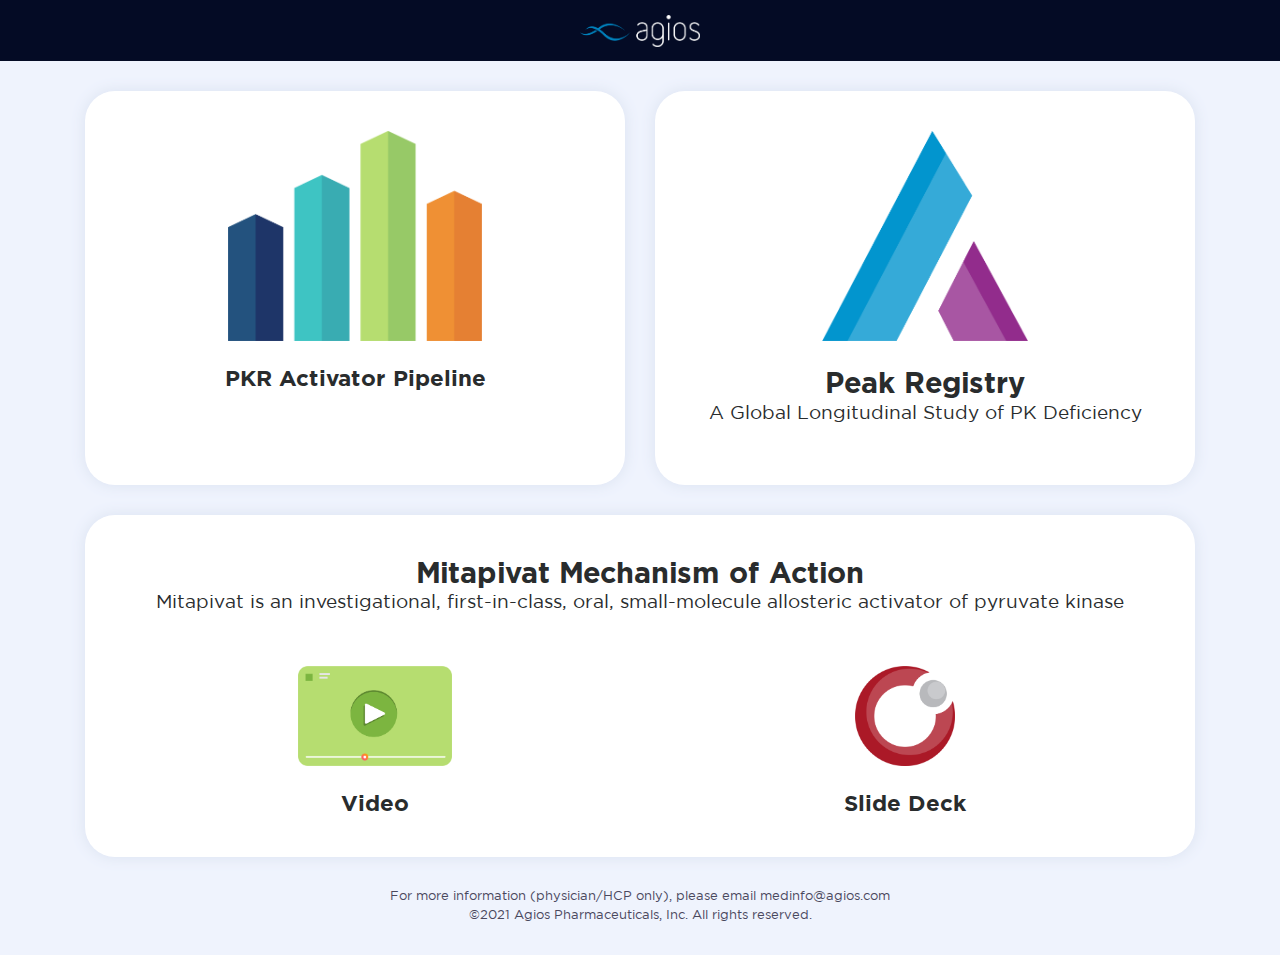
==== index.html @ d348e364 "Add files via upload" ====
<!doctype html>
<html lang="en">
  <head>
    <!-- Required meta tags -->
    <meta charset="utf-8">
    <meta name="viewport" content="width=device-width, initial-scale=1, shrink-to-fit=no">

    <!-- Bootstrap CSS -->
    <link rel="stylesheet" href="css/bootstrap.min.css">
    <link rel="stylesheet" href="css/style.css">

    <title>Agios</title>
  </head>
  <body>
    <nav class="navbar navbar-expand-lg navbar-dark">
      <div class="container">
        <!-- <a class="navbar-brand" href="#"> -->
        <a class="navbar-brand w-100 text-center mr-0" href="#">
          <img src="images/logo.png" />
        </a>

        <!-- <ul class="navbar-nav ml-auto">
            <li class="nav-item active">
              <a class="nav-link" href="#">
                <img src="images/icons/home-icon.png" width="30">
              </a>
            </li>
            <li class="nav-item active">
              <a class="nav-link" href="#">
                <img src="images/icons/pipeline-icon.png" width="30">
              </a>
            </li>
          </ul> -->
      </div>
    </nav>
    <main class="home">
      <div class="container">
        <div class="row">
          <div class="col-md-6">
            <div class="block text-center">
              <img src="images/pkr-activator-pipeline.png" height="210" />
              <h2 class="mt-4 mb-0">PKR Activator Pipeline</h2>
            </div>
          </div>
          <div class="col-md-6">
            <div class="block text-center">
              <img src="images/peak-registry.png" height="210" />
              <h1 class="mt-4 mb-0">Peak Registry</h1>
              <p>A Global Longitudinal Study of PK Deficiency</p>
            </div>
          </div>
          <div class="col-md-12">
            <div class="block text-center">
              <h1 class="mb-0">Mitapivat Mechanism of Action</h1>
              <p class="mb-5">Mitapivat is an investigational, first-in-class, oral,  small-molecule allosteric activator of pyruvate kinase</p>
              <div class="row mt-3">
                <div class="col-6">
                  <img src="images/video.png" height="100" />
                  <h2 class="mt-4 mb-0">Video</h2>
                </div>
                <div class="col-6">
                  <img src="images/slide-deck.png" height="100" />
                  <h2 class="mt-4 mb-0">Slide Deck</h2>
                </div>
              </div>
            </div>
          </div>
        </div>
      </div>
    </main>
    <footer>
      <div class="container">
        <div class="row">
          <div class="col-12 text-center">
            <p>For more information (physician/HCP only),  please email medinfo@agios.com<br/>
            &copy;2021 Agios Pharmaceuticals, Inc. All rights reserved.</p>
          </div>
        </div>
      </div>
    </footer>

    <!-- Optional JavaScript -->
    <!-- jQuery first, then Popper.js, then Bootstrap JS -->
    <!-- <script src="https://code.jquery.com/jquery-3.2.1.slim.min.js" integrity="sha384-KJ3o2DKtIkvYIK3UENzmM7KCkRr/rE9/Qpg6aAZGJwFDMVNA/GpGFF93hXpG5KkN" crossorigin="anonymous"></script>
    <script src="https://cdnjs.cloudflare.com/ajax/libs/popper.js/1.12.9/umd/popper.min.js" integrity="sha384-ApNbgh9B+Y1QKtv3Rn7W3mgPxhU9K/ScQsAP7hUibX39j7fakFPskvXusvfa0b4Q" crossorigin="anonymous"></script> -->
    <script src="js/jquery-3.4.1.min.js"></script>
    <script src="js/bootstrap.min.js"></script>
  </body>
</html>
---- css/style.css ----
/* fonts */
@font-face {
    font-family: 'Gotham';
    src: url('../fonts/Gotham-Bold.woff2') format('woff2'),
        url('../fonts/Gotham-Bold.woff') format('woff');
    font-weight: bold;
    font-style: normal;
    font-display: swap;
}

@font-face {
    font-family: 'Gotham';
    src: url('../fonts/Gotham-BoldItalic.woff2') format('woff2'),
        url('../fonts/Gotham-BoldItalic.woff') format('woff');
    font-weight: bold;
    font-style: italic;
    font-display: swap;
}

@font-face {
    font-family: 'Gotham';
    src: url('../fonts/Gotham-Bold.woff2') format('woff2'),
        url('../fonts/Gotham-Bold.woff') format('woff');
    font-weight: bold;
    font-style: normal;
    font-display: swap;
}

@font-face {
    font-family: 'Gotham';
    src: url('../fonts/Gotham-Black.woff2') format('woff2'),
        url('../fonts/Gotham-Black.woff') format('woff');
    font-weight: 500;
    font-style: normal;
    font-display: swap;
}

@font-face {
    font-family: 'Gotham';
    src: url('../fonts/Gotham-BookItalic.woff2') format('woff2'),
        url('../fonts/Gotham-BookItalic.woff') format('woff');
    font-weight: 500;
    font-style: italic;
    font-display: swap;
}

@font-face {
    font-family: 'Gotham';
    src: url('../fonts/Gotham-Book.woff2') format('woff2'),
        url('../fonts/Gotham-Book.woff') format('woff');
    font-weight: normal;
    font-style: normal;
    font-display: swap;
}

@font-face {
    font-family: 'Gotham';
    src: url('../fonts/Gotham-BookItalic.woff2') format('woff2'),
        url('../fonts/Gotham-BookItalic.woff') format('woff');
    font-weight: normal;
    font-style: italic;
    font-display: swap;
}

@font-face {
    font-family: 'Gotham';
    src: url('../fonts/Gotham-Light.woff2') format('woff2'),
        url('../fonts/Gotham-Light.woff') format('woff');
    font-weight: 300;
    font-style: normal;
    font-display: swap;
}

@font-face {
    font-family: 'Gotham';
    src: url('../fonts/Gotham-Light.woff2') format('woff2'),
        url('../fonts/Gotham-Light.woff') format('woff');
    font-weight: 300;
    font-style: normal;
    font-display: swap;
}

@font-face {
    font-family: 'Gotham';
    src: url('../fonts/Gotham-Medium.woff2') format('woff2'),
        url('../fonts/Gotham-Medium.woff') format('woff');
    font-weight: 500;
    font-style: normal;
    font-display: swap;
}

@font-face {
    font-family: 'Gotham';
    src: url('../fonts/Gotham-LightItalic.woff2') format('woff2'),
        url('../fonts/Gotham-LightItalic.woff') format('woff');
    font-weight: 300;
    font-style: italic;
    font-display: swap;
}

@font-face {
    font-family: 'Gotham';
    src: url('../fonts/Gotham-Medium.woff2') format('woff2'),
        url('../fonts/Gotham-Medium.woff') format('woff');
    font-weight: 500;
    font-style: normal;
    font-display: swap;
}

@font-face {
    font-family: 'Gotham';
    src: url('../fonts/Gotham-Thin.woff2') format('woff2'),
        url('../fonts/Gotham-Thin.woff') format('woff');
    font-weight: 100;
    font-style: normal;
    font-display: swap;
}

@font-face {
    font-family: 'Gotham';
    src: url('../fonts/Gotham-ThinItalic.woff2') format('woff2'),
        url('../fonts/Gotham-ThinItalic.woff') format('woff');
    font-weight: 100;
    font-style: italic;
    font-display: swap;
}

@font-face {
    font-family: 'Gotham';
    src: url('../fonts/Gotham-XLight.woff2') format('woff2'),
        url('../fonts/Gotham-XLight.woff') format('woff');
    font-weight: 300;
    font-style: normal;
    font-display: swap;
}

@font-face {
    font-family: 'Gotham';
    src: url('../fonts/Gotham-UltraItalic.woff2') format('woff2'),
        url('../fonts/Gotham-UltraItalic.woff') format('woff');
    font-weight: 500;
    font-style: italic;
    font-display: swap;
}

@font-face {
    font-family: 'Gotham';
    src: url('../fonts/Gotham-MediumItalic.woff2') format('woff2'),
        url('../fonts/Gotham-MediumItalic.woff') format('woff');
    font-weight: 500;
    font-style: italic;
    font-display: swap;
}

@font-face {
    font-family: 'Gotham';
    src: url('../fonts/Gotham-XLightItalic.woff2') format('woff2'),
        url('../fonts/Gotham-XLightItalic.woff') format('woff');
    font-weight: 300;
    font-style: italic;
    font-display: swap;
}

/* css */
body {
	font-family: 'Gotham';
	background: #eff3fd;
	font-size: 1.2rem;
	color: #292c2d;
}

.container {
    max-width: 1140px;
    width: 100%;
}

h1 {
    font-size: 1.8rem;
    font-weight: 900;
}

h2 {
    font-size: 1.4rem;
    font-weight: 900;
}

.navbar {
	background:	#040b25 !important;
	padding: .6rem 1rem;
}
.navbar ul.navbar-nav {
    -webkit-box-orient: horizontal;
    -webkit-box-direction: normal;
    -ms-flex-direction: row;
    flex-direction: row;
}

.navbar .navbar-nav .nav-link {
    padding-right: .5rem;
    padding-left: .5rem;
}

.navbar .navbar-brand img {
    height: 32px;
}

footer {
	padding-bottom: 30px;
}

footer p {
	font-size: 0.8rem;
    font-weight: 400;
    margin-bottom: 0px;
    color: #4a485d;
}

main > .container {
	padding-top: 30px;
}

.block {
    background: #ffffff;
    padding: 30px;
    border-radius: 30px;
    box-shadow: 0px 0px 15px #dae2f0;
    margin-bottom: 30px;
    width: 100%;
}

.home .block {
    padding: 40px;
}

.home .col-md-6 {
    display: flex;
}


/* Peak Registry */
.peak-registry .container {
	background-image: url(../images/peak-registry-bg.png);
    background-position: top right;
    background-repeat: no-repeat;
    background-size: 32% 100%;
}

.purple-text {
	color: #90278e;
}

.light-blue-text {
    color: #0093ce;
}

main ul li {
	font-size: 1.2rem;
    color: #292c2d;
    font-weight: 400;
}
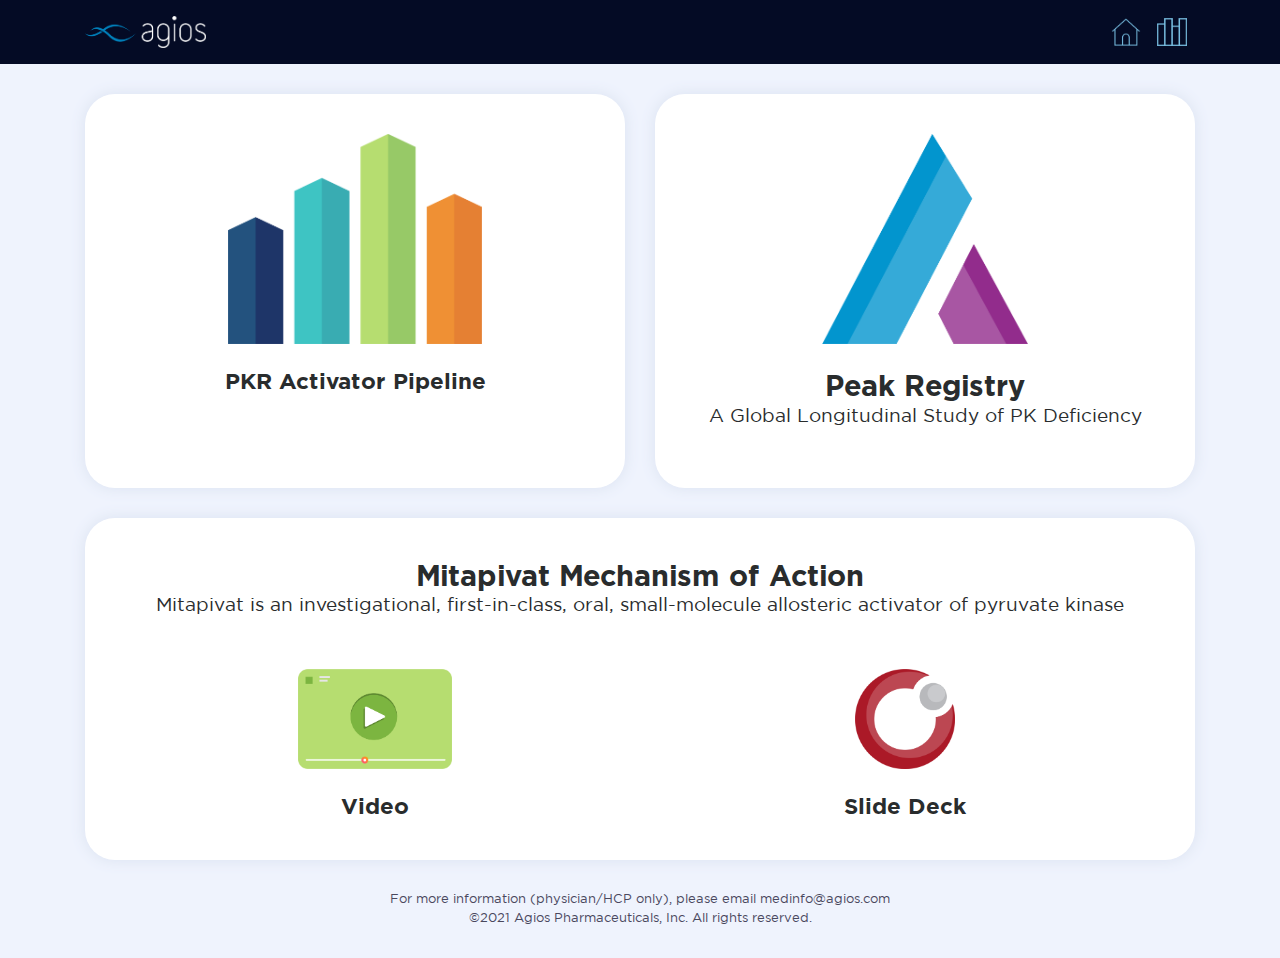
==== commit 4d451c36: "Add files via upload" ====
--- a/index.html
+++ b/index.html
@@ -14,40 +14,39 @@
   <body>
     <nav class="navbar navbar-expand-lg navbar-dark">
       <div class="container">
-        <!-- <a class="navbar-brand" href="#"> -->
-        <a class="navbar-brand w-100 text-center mr-0" href="#">
+        <a class="navbar-brand" href="index.html">
           <img src="images/logo.png" />
         </a>
 
-        <!-- <ul class="navbar-nav ml-auto">
+        <ul class="navbar-nav ml-auto">
             <li class="nav-item active">
-              <a class="nav-link" href="#">
+              <a class="nav-link" href="index.html">
                 <img src="images/icons/home-icon.png" width="30">
               </a>
             </li>
             <li class="nav-item active">
-              <a class="nav-link" href="#">
+              <a class="nav-link" href="pkr-activator-pipeline.html">
                 <img src="images/icons/pipeline-icon.png" width="30">
               </a>
             </li>
-          </ul> -->
+          </ul>
       </div>
     </nav>
     <main class="home">
       <div class="container">
         <div class="row">
           <div class="col-md-6">
-            <div class="block text-center">
+            <a class="block text-center" href="pkr-activator-pipeline.html">
               <img src="images/pkr-activator-pipeline.png" height="210" />
               <h2 class="mt-4 mb-0">PKR Activator Pipeline</h2>
-            </div>
+            </a>
           </div>
           <div class="col-md-6">
-            <div class="block text-center">
+            <a class="block text-center" href="peak-registry.html">
               <img src="images/peak-registry.png" height="210" />
               <h1 class="mt-4 mb-0">Peak Registry</h1>
               <p>A Global Longitudinal Study of PK Deficiency</p>
-            </div>
+            </a>
           </div>
           <div class="col-md-12">
             <div class="block text-center">
--- a/css/style.css
+++ b/css/style.css
@@ -236,6 +236,11 @@
     display: flex;
 }
 
+a.block {
+    color: #292c2d;
+    text-decoration: none;
+}
+
 
 /* Peak Registry */
 .peak-registry .container {
@@ -245,6 +250,12 @@
     background-size: 32% 100%;
 }
 
+.peak-registry .container .row, 
+.peak-registry .container footer {
+    position: relative;
+    z-index: 99;
+}
+
 .purple-text {
 	color: #90278e;
 }
@@ -257,4 +268,302 @@
 	font-size: 1.2rem;
     color: #292c2d;
     font-weight: 400;
+}
+
+/* Pipeline css */
+.table {
+    margin-bottom: 30px;
+    background: #fff;
+    border-radius: 15px;
+}
+
+.table .thead-dark th {
+    color: #fff;
+    background-color: #1d2a49;
+    border-color: #1d2a49;
+    font-size: 0.8rem;
+    vertical-align: middle;
+    font-weight: 400;
+    line-height: 1rem;
+    padding: 0.8rem 0.4rem;
+}
+
+.table .thead-dark th:first-child,
+.table tbody:last-child td:first-child {
+    border-radius: 15px 0 0 0;
+}
+
+.table .thead-dark th:last-child,
+.table tbody:last-child td:last-child {
+    border-radius: 0 15px 0 0;
+}
+
+
+.table tbody tr:first-child td {
+    padding-top: 1.4rem;
+}
+
+.table tbody tr:last-child td {
+    padding-bottom: 1.4rem;
+}
+
+.table .thead-dark th:first-child,
+.table tbody tr td:first-child[rowspan="3"],
+.table tbody tr td:first-child[rowspan="2"],
+.table tbody tr td:first-child[rowspan="1"] {
+    padding-left: 1.4rem;
+}
+
+.table .thead-dark th:last-child,
+.table tbody tr td:last-child {
+    padding-right: 1.4rem;
+}
+
+
+.table tbody+tbody {
+    border-top: 0px;
+}
+
+.table td, .table th {
+    padding: .4rem;
+    border-top: 0;
+}
+
+.table td p {
+    font-size: 0.8rem;
+    font-weight: 500;
+    line-height: 1rem;
+    display: inline-flex;
+}
+
+.table-body-green {
+	background: #ebfff0;	
+}
+
+.table-body-blue {
+	background: #e6f3fc;	
+}
+
+.pipeline-block {
+    display: block;
+    height: 40px;
+    font-size: 0.8rem;
+    font-weight: 500;
+    line-height: 1rem;
+    color: #fff;
+    text-align: center;
+    padding: 10px 0px;
+}
+
+.pipeline-block:hover {
+    color: #fff;
+    text-decoration: none;
+}
+
+.green-light {
+	background: #b8dfcd;
+}
+
+.green-medium {
+	background: #8ccfb0;
+}
+
+.green-dark {
+	background: #52b279;
+}
+
+.blue-light {
+	background: #a8d8ed;
+}
+
+.blue-medium {
+	background: #78bee1;
+}
+
+.blue-dark {
+	background: #45a5d3;
+}
+
+.red-dark {
+    background: #ab1927;
+}
+
+.green-text {
+	color: #00b06d;
+}
+
+.blue-text {
+	color: #126f93;
+}
+
+.red-text {
+    color: #ab1927;
+}
+
+/* pipeline details */
+
+.pipeline-details h1 .activate {
+    height: 24px;
+    vertical-align: top;
+    margin-top: 6px;
+    margin-left: 15px;
+}
+.pl-20 {
+    padding-left: 20px;
+}
+
+.badge {
+    font-size: 0.7rem;
+    font-weight: 500;
+    line-height: 1rem;
+    text-transform: uppercase;
+    padding: 0.3rem 0.8rem;
+    color: #fff;
+}
+
+.pipeline-details .block {
+    border-radius: 15px;
+}
+
+.pipeline-details .block img {
+    width: 100%;
+    margin-bottom: 30px;
+}
+
+.pipeline-details .block p,
+.pipeline-details .block ul li {
+    font-size: 0.9rem;
+    font-weight: 500;
+    line-height: 1.2rem;
+}
+
+.pipeline-details .block p strong {
+    font-weight: 900;
+    font-size: 1rem;
+}
+
+.pipeline-details .side-block-container {
+    padding: 0px;
+}
+
+.pipeline-details .block .side-block {
+    display: block;
+    padding: 30px;
+}
+
+.pipeline-details .block .side-block-gray {
+    background: #f4f4f4;
+}
+
+.pipeline-details .block .side-block:last-child {
+    border-radius: 0px 0px 15px 15px;
+}
+
+/* responsive */
+@media (max-width: 1199px) {
+
+body, main ul li {
+    font-size: 1.1rem;
+    line-height: 1.3;
+}
+
+}
+
+@media (max-width: 991px) {
+
+.peak-registry .container{
+    background-image: none;
+}
+
+}
+
+@media (max-width: 767px) {
+
+h1 {
+    font-size: 1.5rem;
+}
+
+.h4, h4 {
+    font-size: 1.2rem;
+}
+
+.pipeline-details h1 .activate {
+    margin-top: 20px;
+    margin-left: 0;
+    display: block;
+}
+
+footer .text-right {
+    text-align: left!important;
+}
+
+.table .thead-dark th:first-child, 
+.table tbody tr td:first-child[rowspan="3"], 
+.table tbody tr td:first-child[rowspan="2"], 
+.table tbody tr td:first-child[rowspan="1"] {
+    display: none;
+}
+
+.table .thead-dark th {
+    border-color: #eff3fd;
+}
+
+.table .thead-dark th:nth-child(2),
+.table tbody tr td.green-text,
+.table tbody tr td.blue-text {
+    background: #eff3fd;
+    border-color: #eff3fd;
+    width: 170px;
+    position: sticky;
+    left: 0;
+    z-index: 2;
+}
+
+.table .thead-dark th:nth-child(3) {
+    border-radius: 15px 0 0 0;
+}
+
+.table {
+    width: 900px;
+    margin-bottom: 0px;
+}
+
+.ml-200 {
+    margin-left: 170px;
+}
+
+.mobile-table {
+    margin-bottom: 30px;
+}
+
+.pointer-button {
+    display: inline-block;
+    text-indent: -999px;
+    cursor: pointer;
+    border: 1px solid #eff3fd;
+    border-radius: 10px;
+    width: 12px;
+    height: 14px;
+    margin: 0;
+    background-color: #b6b6b6;
+}
+
+.pointer-button:hover, .pointer-button:focus {
+    outline: none;
+}
+
+.table-responsive::-webkit-scrollbar {
+    width: 0px;
+    height: 0px;
+    background: transparent; /* make scrollbar transparent */
+}
+
+}
+
+@media (max-width: 580px) {
+
+}
+
+@media (max-width: 480px) {
+
 }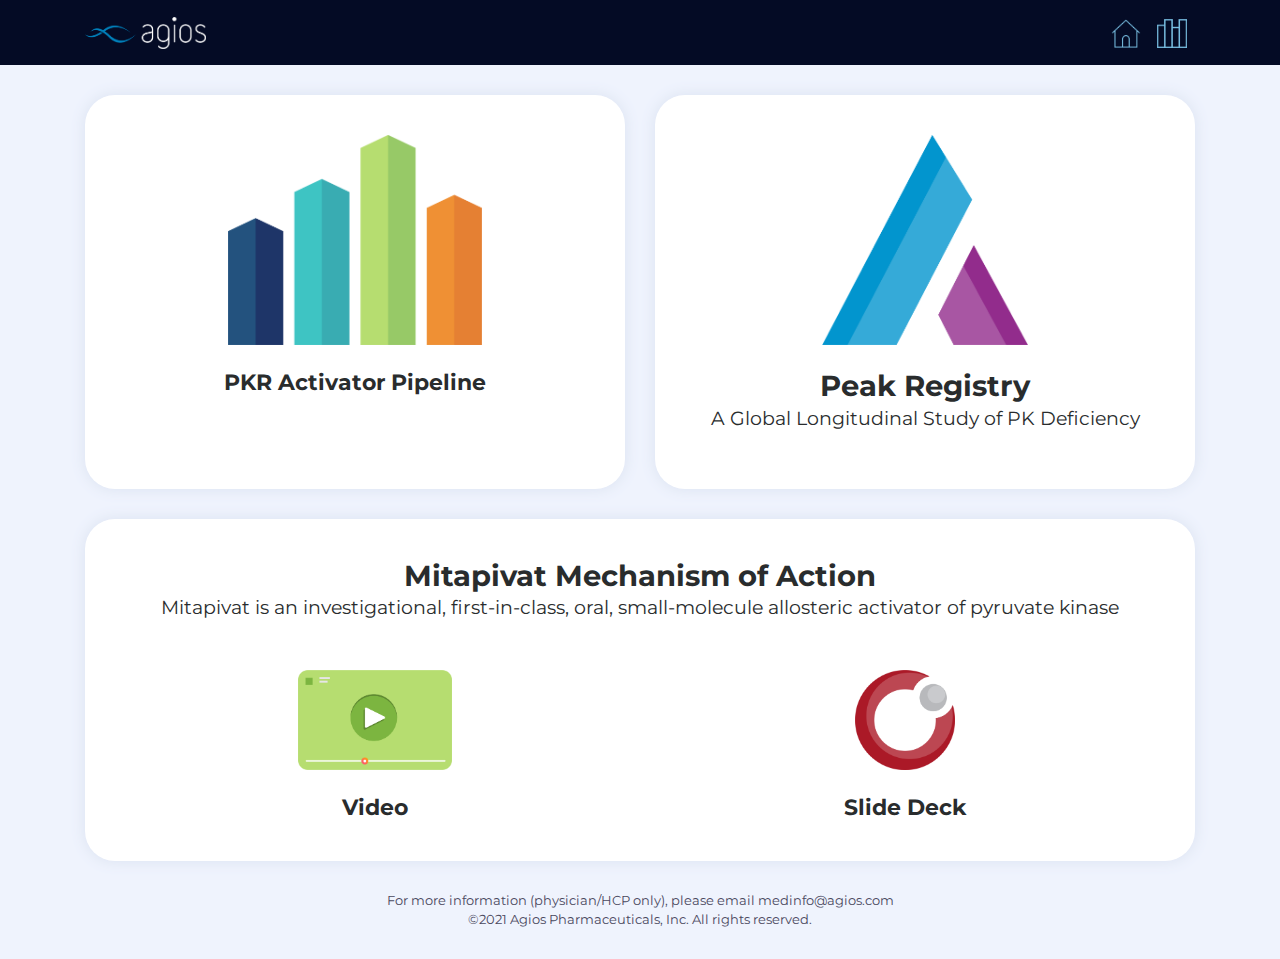
==== commit e0d59745: "Add files via upload" ====
--- a/index.html
+++ b/index.html
@@ -6,6 +6,9 @@
     <meta name="viewport" content="width=device-width, initial-scale=1, shrink-to-fit=no">
 
     <!-- Bootstrap CSS -->
+    <link rel="preconnect" href="https://fonts.gstatic.com">
+    <link href="https://fonts.googleapis.com/css2?family=Montserrat:wght@100;200;300;400;500;600;700;800;900&display=swap" rel="stylesheet">
+
     <link rel="stylesheet" href="css/bootstrap.min.css">
     <link rel="stylesheet" href="css/style.css">
 
@@ -37,13 +40,13 @@
         <div class="row">
           <div class="col-md-6">
             <a class="block text-center" href="pkr-activator-pipeline.html">
-              <img src="images/pkr-activator-pipeline.png" height="210" />
+              <img src="images/pkr-activator-pipeline.png" class="big-img" height="210" />
               <h2 class="mt-4 mb-0">PKR Activator Pipeline</h2>
             </a>
           </div>
           <div class="col-md-6">
             <a class="block text-center" href="peak-registry.html">
-              <img src="images/peak-registry.png" height="210" />
+              <img src="images/peak-registry.png" class="big-img" height="210" />
               <h1 class="mt-4 mb-0">Peak Registry</h1>
               <p>A Global Longitudinal Study of PK Deficiency</p>
             </a>
@@ -54,11 +57,11 @@
               <p class="mb-5">Mitapivat is an investigational, first-in-class, oral,  small-molecule allosteric activator of pyruvate kinase</p>
               <div class="row mt-3">
                 <div class="col-6">
-                  <img src="images/video.png" height="100" />
+                  <img src="images/video.png" class="small-img" height="100" />
                   <h2 class="mt-4 mb-0">Video</h2>
                 </div>
                 <div class="col-6">
-                  <img src="images/slide-deck.png" height="100" />
+                  <img src="images/slide-deck.png" class="small-img" height="100" />
                   <h2 class="mt-4 mb-0">Slide Deck</h2>
                 </div>
               </div>
--- a/css/style.css
+++ b/css/style.css
@@ -1,8 +1,167 @@
 /* fonts */
 @font-face {
     font-family: 'Gotham';
-    src: url('../fonts/Gotham-Bold.woff2') format('woff2'),
-        url('../fonts/Gotham-Bold.woff') format('woff');
+    src: url('../fonts/Gotham-Light.eot');
+    src: url('../fonts/Gotham-Light.eot?#iefix') format('embedded-opentype'),
+        url('../fonts/Gotham-Light.woff2') format('woff2'),
+        url('../fonts/Gotham-Light.woff') format('woff'),
+        url('../fonts/Gotham-Light.ttf') format('truetype');
+    font-weight: 300;
+    font-style: normal;
+    font-display: swap;
+}
+
+@font-face {
+    font-family: 'Gotham';
+    src: url('../fonts/Gotham-BookItalic.eot');
+    src: url('../fonts/Gotham-BookItalic.eot?#iefix') format('embedded-opentype'),
+        url('../fonts/Gotham-BookItalic.woff2') format('woff2'),
+        url('../fonts/Gotham-BookItalic.woff') format('woff'),
+        url('../fonts/Gotham-BookItalic.ttf') format('truetype');
+    font-weight: normal;
+    font-style: italic;
+    font-display: swap;
+}
+
+@font-face {
+    font-family: 'Gotham';
+    src: url('../fonts/Gotham-BookItalic_1.eot');
+    src: url('../fonts/Gotham-BookItalic_1.eot?#iefix') format('embedded-opentype'),
+        url('../fonts/Gotham-BookItalic_1.woff2') format('woff2'),
+        url('../fonts/Gotham-BookItalic_1.woff') format('woff'),
+        url('../fonts/Gotham-BookItalic_1.ttf') format('truetype');
+    font-weight: 500;
+    font-style: italic;
+    font-display: swap;
+}
+
+@font-face {
+    font-family: 'Gotham';
+    src: url('../fonts/Gotham-Light_1.eot');
+    src: url('../fonts/Gotham-Light_1.eot?#iefix') format('embedded-opentype'),
+        url('../fonts/Gotham-Light_1.woff2') format('woff2'),
+        url('../fonts/Gotham-Light_1.woff') format('woff'),
+        url('../fonts/Gotham-Light_1.ttf') format('truetype');
+    font-weight: 300;
+    font-style: normal;
+    font-display: swap;
+}
+
+@font-face {
+    font-family: 'Gotham';
+    src: url('../fonts/Gotham-LightItalic.eot');
+    src: url('../fonts/Gotham-LightItalic.eot?#iefix') format('embedded-opentype'),
+        url('../fonts/Gotham-LightItalic.woff2') format('woff2'),
+        url('../fonts/Gotham-LightItalic.woff') format('woff'),
+        url('../fonts/Gotham-LightItalic.ttf') format('truetype');
+    font-weight: 300;
+    font-style: italic;
+    font-display: swap;
+}
+
+@font-face {
+    font-family: 'Gotham';
+    src: url('../fonts/Gotham-Thin.eot');
+    src: url('../fonts/Gotham-Thin.eot?#iefix') format('embedded-opentype'),
+        url('../fonts/Gotham-Thin.woff2') format('woff2'),
+        url('../fonts/Gotham-Thin.woff') format('woff'),
+        url('../fonts/Gotham-Thin.ttf') format('truetype');
+    font-weight: 100;
+    font-style: normal;
+    font-display: swap;
+}
+
+@font-face {
+    font-family: 'Gotham';
+    src: url('../fonts/Gotham-MediumItalic.eot');
+    src: url('../fonts/Gotham-MediumItalic.eot?#iefix') format('embedded-opentype'),
+        url('../fonts/Gotham-MediumItalic.woff2') format('woff2'),
+        url('../fonts/Gotham-MediumItalic.woff') format('woff'),
+        url('../fonts/Gotham-MediumItalic.ttf') format('truetype');
+    font-weight: 500;
+    font-style: italic;
+    font-display: swap;
+}
+
+@font-face {
+    font-family: 'Gotham';
+    src: url('../fonts/Gotham-UltraItalic.eot');
+    src: url('../fonts/Gotham-UltraItalic.eot?#iefix') format('embedded-opentype'),
+        url('../fonts/Gotham-UltraItalic.woff2') format('woff2'),
+        url('../fonts/Gotham-UltraItalic.woff') format('woff'),
+        url('../fonts/Gotham-UltraItalic.ttf') format('truetype');
+    font-weight: 500;
+    font-style: italic;
+    font-display: swap;
+}
+
+@font-face {
+    font-family: 'Gotham';
+    src: url('../fonts/Gotham-XLightItalic.eot');
+    src: url('../fonts/Gotham-XLightItalic.eot?#iefix') format('embedded-opentype'),
+        url('../fonts/Gotham-XLightItalic.woff2') format('woff2'),
+        url('../fonts/Gotham-XLightItalic.woff') format('woff'),
+        url('../fonts/Gotham-XLightItalic.ttf') format('truetype');
+    font-weight: 300;
+    font-style: italic;
+    font-display: swap;
+}
+
+@font-face {
+    font-family: 'Gotham';
+    src: url('../fonts/Gotham-Medium.eot');
+    src: url('../fonts/Gotham-Medium.eot?#iefix') format('embedded-opentype'),
+        url('../fonts/Gotham-Medium.woff2') format('woff2'),
+        url('../fonts/Gotham-Medium.woff') format('woff'),
+        url('../fonts/Gotham-Medium.ttf') format('truetype');
+    font-weight: 500;
+    font-style: normal;
+    font-display: swap;
+}
+
+@font-face {
+    font-family: 'Gotham';
+    src: url('../fonts/Gotham-ThinItalic.eot');
+    src: url('../fonts/Gotham-ThinItalic.eot?#iefix') format('embedded-opentype'),
+        url('../fonts/Gotham-ThinItalic.woff2') format('woff2'),
+        url('../fonts/Gotham-ThinItalic.woff') format('woff'),
+        url('../fonts/Gotham-ThinItalic.ttf') format('truetype');
+    font-weight: 100;
+    font-style: italic;
+    font-display: swap;
+}
+
+@font-face {
+    font-family: 'Gotham';
+    src: url('../fonts/Gotham-Medium_1.eot');
+    src: url('../fonts/Gotham-Medium_1.eot?#iefix') format('embedded-opentype'),
+        url('../fonts/Gotham-Medium_1.woff2') format('woff2'),
+        url('../fonts/Gotham-Medium_1.woff') format('woff'),
+        url('../fonts/Gotham-Medium_1.ttf') format('truetype');
+    font-weight: 500;
+    font-style: normal;
+    font-display: swap;
+}
+
+@font-face {
+    font-family: 'Gotham';
+    src: url('../fonts/Gotham-XLight.eot');
+    src: url('../fonts/Gotham-XLight.eot?#iefix') format('embedded-opentype'),
+        url('../fonts/Gotham-XLight.woff2') format('woff2'),
+        url('../fonts/Gotham-XLight.woff') format('woff'),
+        url('../fonts/Gotham-XLight.ttf') format('truetype');
+    font-weight: 300;
+    font-style: normal;
+    font-display: swap;
+}
+
+@font-face {
+    font-family: 'Gotham';
+    src: url('../fonts/Gotham-Bold.eot');
+    src: url('../fonts/Gotham-Bold.eot?#iefix') format('embedded-opentype'),
+        url('../fonts/Gotham-Bold.woff2') format('woff2'),
+        url('../fonts/Gotham-Bold.woff') format('woff'),
+        url('../fonts/Gotham-Bold.ttf') format('truetype');
     font-weight: bold;
     font-style: normal;
     font-display: swap;
@@ -10,26 +169,35 @@
 
 @font-face {
     font-family: 'Gotham';
-    src: url('../fonts/Gotham-BoldItalic.woff2') format('woff2'),
-        url('../fonts/Gotham-BoldItalic.woff') format('woff');
+    src: url('../fonts/Gotham-Bold_1.eot');
+    src: url('../fonts/Gotham-Bold_1.eot?#iefix') format('embedded-opentype'),
+        url('../fonts/Gotham-Bold_1.woff2') format('woff2'),
+        url('../fonts/Gotham-Bold_1.woff') format('woff'),
+        url('../fonts/Gotham-Bold_1.ttf') format('truetype');
     font-weight: bold;
-    font-style: italic;
-    font-display: swap;
-}
-
-@font-face {
-    font-family: 'Gotham';
-    src: url('../fonts/Gotham-Bold.woff2') format('woff2'),
-        url('../fonts/Gotham-Bold.woff') format('woff');
+    font-style: normal;
+    font-display: swap;
+}
+
+@font-face {
+    font-family: 'Gotham';
+    src: url('../fonts/Gotham-BoldItalic.eot');
+    src: url('../fonts/Gotham-BoldItalic.eot?#iefix') format('embedded-opentype'),
+        url('../fonts/Gotham-BoldItalic.woff2') format('woff2'),
+        url('../fonts/Gotham-BoldItalic.woff') format('woff'),
+        url('../fonts/Gotham-BoldItalic.ttf') format('truetype');
     font-weight: bold;
-    font-style: normal;
-    font-display: swap;
-}
-
-@font-face {
-    font-family: 'Gotham';
-    src: url('../fonts/Gotham-Black.woff2') format('woff2'),
-        url('../fonts/Gotham-Black.woff') format('woff');
+    font-style: italic;
+    font-display: swap;
+}
+
+@font-face {
+    font-family: 'Gotham';
+    src: url('../fonts/Gotham-Black.eot');
+    src: url('../fonts/Gotham-Black.eot?#iefix') format('embedded-opentype'),
+        url('../fonts/Gotham-Black.woff2') format('woff2'),
+        url('../fonts/Gotham-Black.woff') format('woff'),
+        url('../fonts/Gotham-Black.ttf') format('truetype');
     font-weight: 500;
     font-style: normal;
     font-display: swap;
@@ -37,136 +205,26 @@
 
 @font-face {
     font-family: 'Gotham';
-    src: url('../fonts/Gotham-BookItalic.woff2') format('woff2'),
-        url('../fonts/Gotham-BookItalic.woff') format('woff');
-    font-weight: 500;
-    font-style: italic;
-    font-display: swap;
-}
-
-@font-face {
-    font-family: 'Gotham';
-    src: url('../fonts/Gotham-Book.woff2') format('woff2'),
-        url('../fonts/Gotham-Book.woff') format('woff');
+    src: url('../fonts/Gotham-Book.eot');
+    src: url('../fonts/Gotham-Book.eot?#iefix') format('embedded-opentype'),
+        url('../fonts/Gotham-Book.woff2') format('woff2'),
+        url('../fonts/Gotham-Book.woff') format('woff'),
+        url('../fonts/Gotham-Book.ttf') format('truetype');
     font-weight: normal;
     font-style: normal;
     font-display: swap;
 }
 
-@font-face {
-    font-family: 'Gotham';
-    src: url('../fonts/Gotham-BookItalic.woff2') format('woff2'),
-        url('../fonts/Gotham-BookItalic.woff') format('woff');
-    font-weight: normal;
-    font-style: italic;
-    font-display: swap;
-}
-
-@font-face {
-    font-family: 'Gotham';
-    src: url('../fonts/Gotham-Light.woff2') format('woff2'),
-        url('../fonts/Gotham-Light.woff') format('woff');
-    font-weight: 300;
-    font-style: normal;
-    font-display: swap;
-}
-
-@font-face {
-    font-family: 'Gotham';
-    src: url('../fonts/Gotham-Light.woff2') format('woff2'),
-        url('../fonts/Gotham-Light.woff') format('woff');
-    font-weight: 300;
-    font-style: normal;
-    font-display: swap;
-}
-
-@font-face {
-    font-family: 'Gotham';
-    src: url('../fonts/Gotham-Medium.woff2') format('woff2'),
-        url('../fonts/Gotham-Medium.woff') format('woff');
-    font-weight: 500;
-    font-style: normal;
-    font-display: swap;
-}
-
-@font-face {
-    font-family: 'Gotham';
-    src: url('../fonts/Gotham-LightItalic.woff2') format('woff2'),
-        url('../fonts/Gotham-LightItalic.woff') format('woff');
-    font-weight: 300;
-    font-style: italic;
-    font-display: swap;
-}
-
-@font-face {
-    font-family: 'Gotham';
-    src: url('../fonts/Gotham-Medium.woff2') format('woff2'),
-        url('../fonts/Gotham-Medium.woff') format('woff');
-    font-weight: 500;
-    font-style: normal;
-    font-display: swap;
-}
-
-@font-face {
-    font-family: 'Gotham';
-    src: url('../fonts/Gotham-Thin.woff2') format('woff2'),
-        url('../fonts/Gotham-Thin.woff') format('woff');
-    font-weight: 100;
-    font-style: normal;
-    font-display: swap;
-}
-
-@font-face {
-    font-family: 'Gotham';
-    src: url('../fonts/Gotham-ThinItalic.woff2') format('woff2'),
-        url('../fonts/Gotham-ThinItalic.woff') format('woff');
-    font-weight: 100;
-    font-style: italic;
-    font-display: swap;
-}
-
-@font-face {
-    font-family: 'Gotham';
-    src: url('../fonts/Gotham-XLight.woff2') format('woff2'),
-        url('../fonts/Gotham-XLight.woff') format('woff');
-    font-weight: 300;
-    font-style: normal;
-    font-display: swap;
-}
-
-@font-face {
-    font-family: 'Gotham';
-    src: url('../fonts/Gotham-UltraItalic.woff2') format('woff2'),
-        url('../fonts/Gotham-UltraItalic.woff') format('woff');
-    font-weight: 500;
-    font-style: italic;
-    font-display: swap;
-}
-
-@font-face {
-    font-family: 'Gotham';
-    src: url('../fonts/Gotham-MediumItalic.woff2') format('woff2'),
-        url('../fonts/Gotham-MediumItalic.woff') format('woff');
-    font-weight: 500;
-    font-style: italic;
-    font-display: swap;
-}
-
-@font-face {
-    font-family: 'Gotham';
-    src: url('../fonts/Gotham-XLightItalic.woff2') format('woff2'),
-        url('../fonts/Gotham-XLightItalic.woff') format('woff');
-    font-weight: 300;
-    font-style: italic;
-    font-display: swap;
-}
+
 
 /* css */
 body {
-	font-family: 'Gotham';
+	/*font-family: 'Gotham';*/
+    font-family: 'Montserrat', sans-serif;
 	background: #eff3fd;
 	font-size: 1.2rem;
 	color: #292c2d;
+    font-weight: 400;
 }
 
 .container {
@@ -176,12 +234,12 @@
 
 h1 {
     font-size: 1.8rem;
-    font-weight: 900;
+    font-weight: 700;
 }
 
 h2 {
     font-size: 1.4rem;
-    font-weight: 900;
+    font-weight: 700;
 }
 
 .navbar {
@@ -331,7 +389,7 @@
 
 .table td p {
     font-size: 0.8rem;
-    font-weight: 500;
+    font-weight: 600;
     line-height: 1rem;
     display: inline-flex;
 }
@@ -348,7 +406,7 @@
     display: block;
     height: 40px;
     font-size: 0.8rem;
-    font-weight: 500;
+    font-weight: 600;
     line-height: 1rem;
     color: #fff;
     text-align: center;
@@ -414,7 +472,7 @@
 
 .badge {
     font-size: 0.7rem;
-    font-weight: 500;
+    font-weight: 700;
     line-height: 1rem;
     text-transform: uppercase;
     padding: 0.3rem 0.8rem;
@@ -438,7 +496,7 @@
 }
 
 .pipeline-details .block p strong {
-    font-weight: 900;
+    font-weight: 700;
     font-size: 1rem;
 }
 
@@ -473,24 +531,24 @@
 
 .peak-registry .container{
     background-image: none;
-}
-
-}
-
-@media (max-width: 767px) {
-
-h1 {
-    font-size: 1.5rem;
-}
-
-.h4, h4 {
-    font-size: 1.2rem;
 }
 
 .pipeline-details h1 .activate {
     margin-top: 20px;
     margin-left: 0;
     display: block;
+}
+
+}
+
+@media (max-width: 767px) {
+
+h1 {
+    font-size: 1.5rem;
+}
+
+.h4, h4 {
+    font-size: 1.2rem;
 }
 
 footer .text-right {
@@ -546,6 +604,7 @@
     height: 14px;
     margin: 0;
     background-color: #b6b6b6;
+    font-size: 6px;
 }
 
 .pointer-button:hover, .pointer-button:focus {
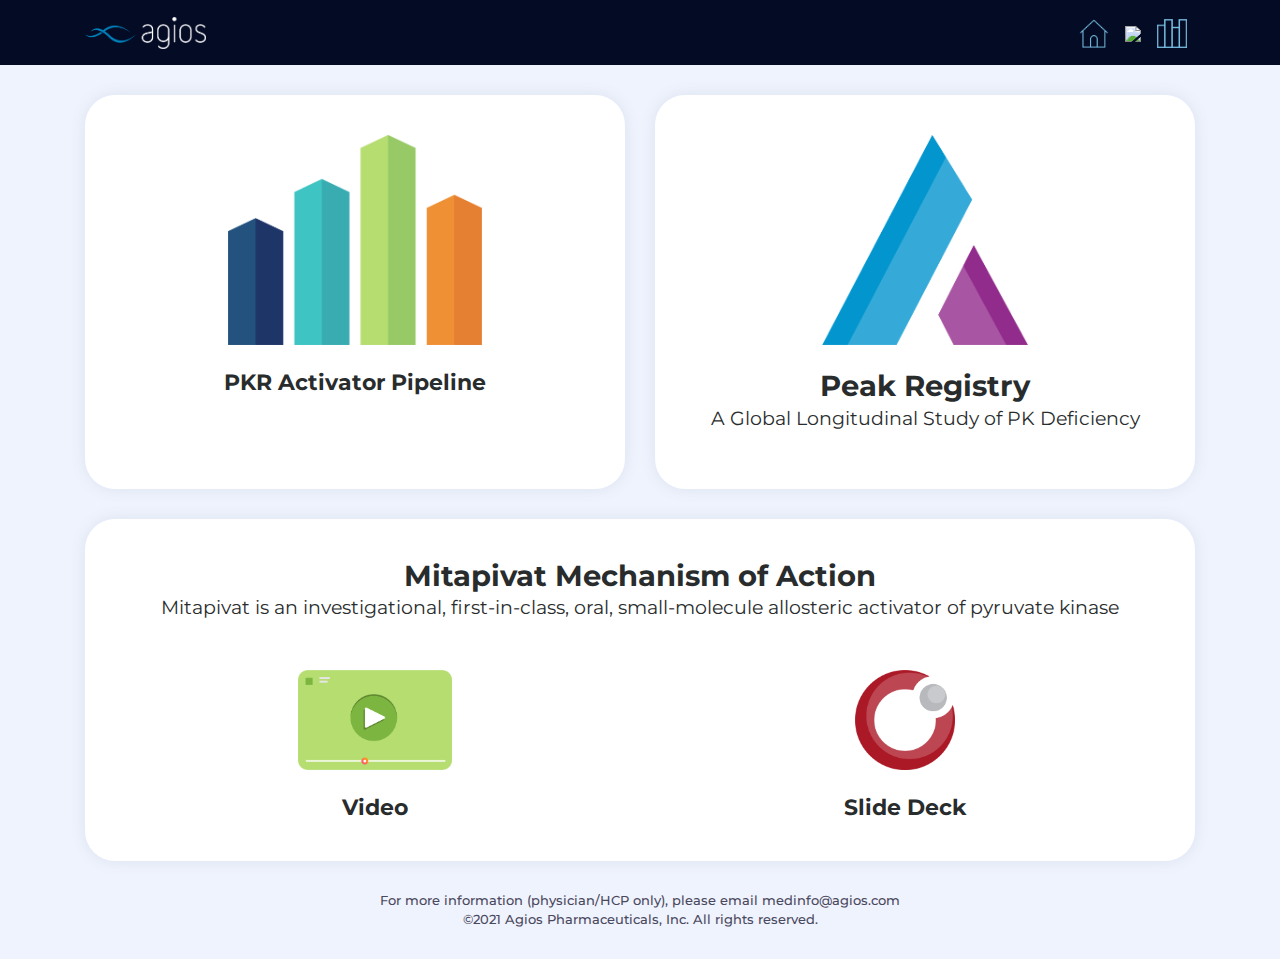
==== commit 21b4495c: "Add files via upload" ====
--- a/index.html
+++ b/index.html
@@ -28,6 +28,11 @@
               </a>
             </li>
             <li class="nav-item active">
+              <a class="nav-link" href="peak-registry.html">
+                <img src="images/icons/peak-registry-icon.png" width="30">
+              </a>
+            </li>
+            <li class="nav-item">
               <a class="nav-link" href="pkr-activator-pipeline.html">
                 <img src="images/icons/pipeline-icon.png" width="30">
               </a>
--- a/css/style.css
+++ b/css/style.css
@@ -268,7 +268,7 @@
 
 footer p {
 	font-size: 0.8rem;
-    font-weight: 400;
+    font-weight: 500;
     margin-bottom: 0px;
     color: #4a485d;
 }
@@ -402,6 +402,10 @@
 	background: #e6f3fc;	
 }
 
+.table-body-white {
+    background: #ffffff;    
+}
+
 .pipeline-block {
     display: block;
     height: 40px;
@@ -539,6 +543,14 @@
     display: block;
 }
 
+.big-img {
+    height: 150px;
+}
+
+.small-img {
+    height: 70px;
+}
+
 }
 
 @media (max-width: 767px) {
@@ -571,27 +583,63 @@
 .table tbody tr td.blue-text {
     background: #eff3fd;
     border-color: #eff3fd;
-    width: 170px;
+    width: 150px;
     position: sticky;
     left: 0;
     z-index: 2;
+    padding-left: 20px;
+}
+
+.table .table-body-green th:nth-child(2),
+.table .table-body-green tr td.green-text,
+.table .table-body-green tr td.blue-text {
+    background: #ebfff0;
+    border-color: #ebfff0;
+    border-radius: 0;
+    border: 0px;
+}
+
+.table .table-body-blue th:nth-child(2),
+.table .table-body-blue tr td.green-text,
+.table .table-body-blue tr td.blue-text {
+    background: #e6f3fc;
+    border-color: #e6f3fc;
+    border-radius: 0;
+    border: 0px;
+}
+
+.table .table-body-white th:nth-child(2),
+.table .table-body-white tr td.green-text,
+.table .table-body-white tr td.blue-text {
+    background: #ffffff;
+    border-color: #ffffff;
+    border-radius: 0;
+    border: 0px;
 }
 
 .table .thead-dark th:nth-child(3) {
     border-radius: 15px 0 0 0;
 }
 
+.table-responsive {
+    padding: 20px 0px 30px 0px;
+    border-radius: 15px;
+}
+
 .table {
-    width: 900px;
+    width: 750px;
     margin-bottom: 0px;
 }
 
 .ml-200 {
-    margin-left: 170px;
+    margin-left: 150px;
+    margin-top: -40px;
+    z-index: 99;
+    position: relative;
 }
 
 .mobile-table {
-    margin-bottom: 30px;
+    margin-bottom: 45px;
 }
 
 .pointer-button {
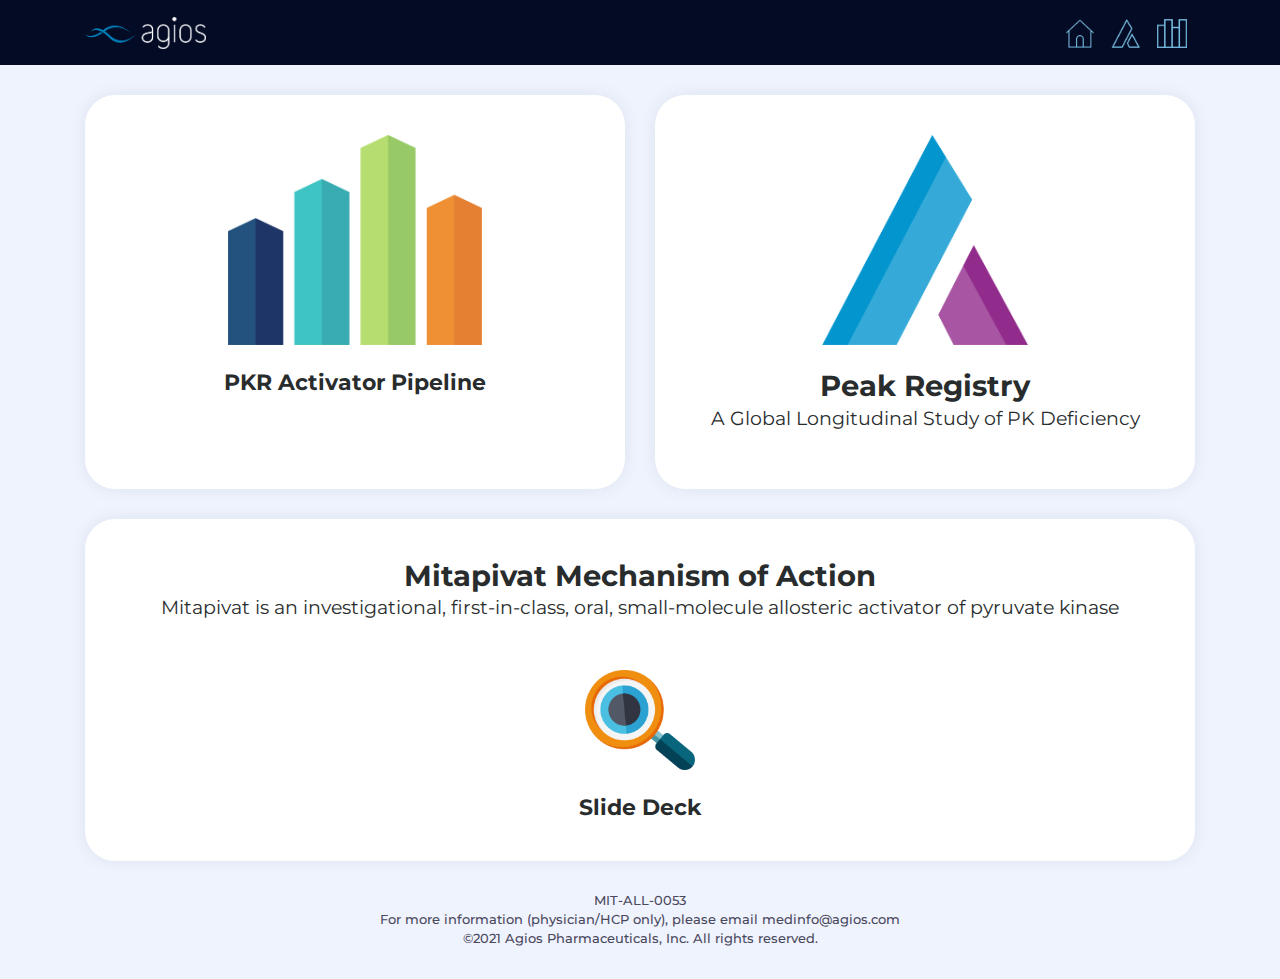
==== commit a2d231eb: "Add files via upload" ====
--- a/index.html
+++ b/index.html
@@ -59,13 +59,13 @@
           <div class="col-md-12">
             <div class="block text-center">
               <h1 class="mb-0">Mitapivat Mechanism of Action</h1>
-              <p class="mb-5">Mitapivat is an investigational, first-in-class, oral,  small-molecule allosteric activator of pyruvate kinase</p>
+              <p class="mb-5">Mitapivat is an investigational, first-in-class, oral, small-molecule allosteric activator of pyruvate kinase</p>
               <div class="row mt-3">
-                <div class="col-6">
+                <!-- <div class="col-6">
                   <img src="images/video.png" class="small-img" height="100" />
                   <h2 class="mt-4 mb-0">Video</h2>
-                </div>
-                <div class="col-6">
+                </div> -->
+                <div class="col-12">
                   <img src="images/slide-deck.png" class="small-img" height="100" />
                   <h2 class="mt-4 mb-0">Slide Deck</h2>
                 </div>
@@ -79,7 +79,8 @@
       <div class="container">
         <div class="row">
           <div class="col-12 text-center">
-            <p>For more information (physician/HCP only),  please email medinfo@agios.com<br/>
+            <p>MIT-ALL-0053<br/>
+              For more information (physician/HCP only), please email medinfo@agios.com<br/>
             &copy;2021 Agios Pharmaceuticals, Inc. All rights reserved.</p>
           </div>
         </div>
